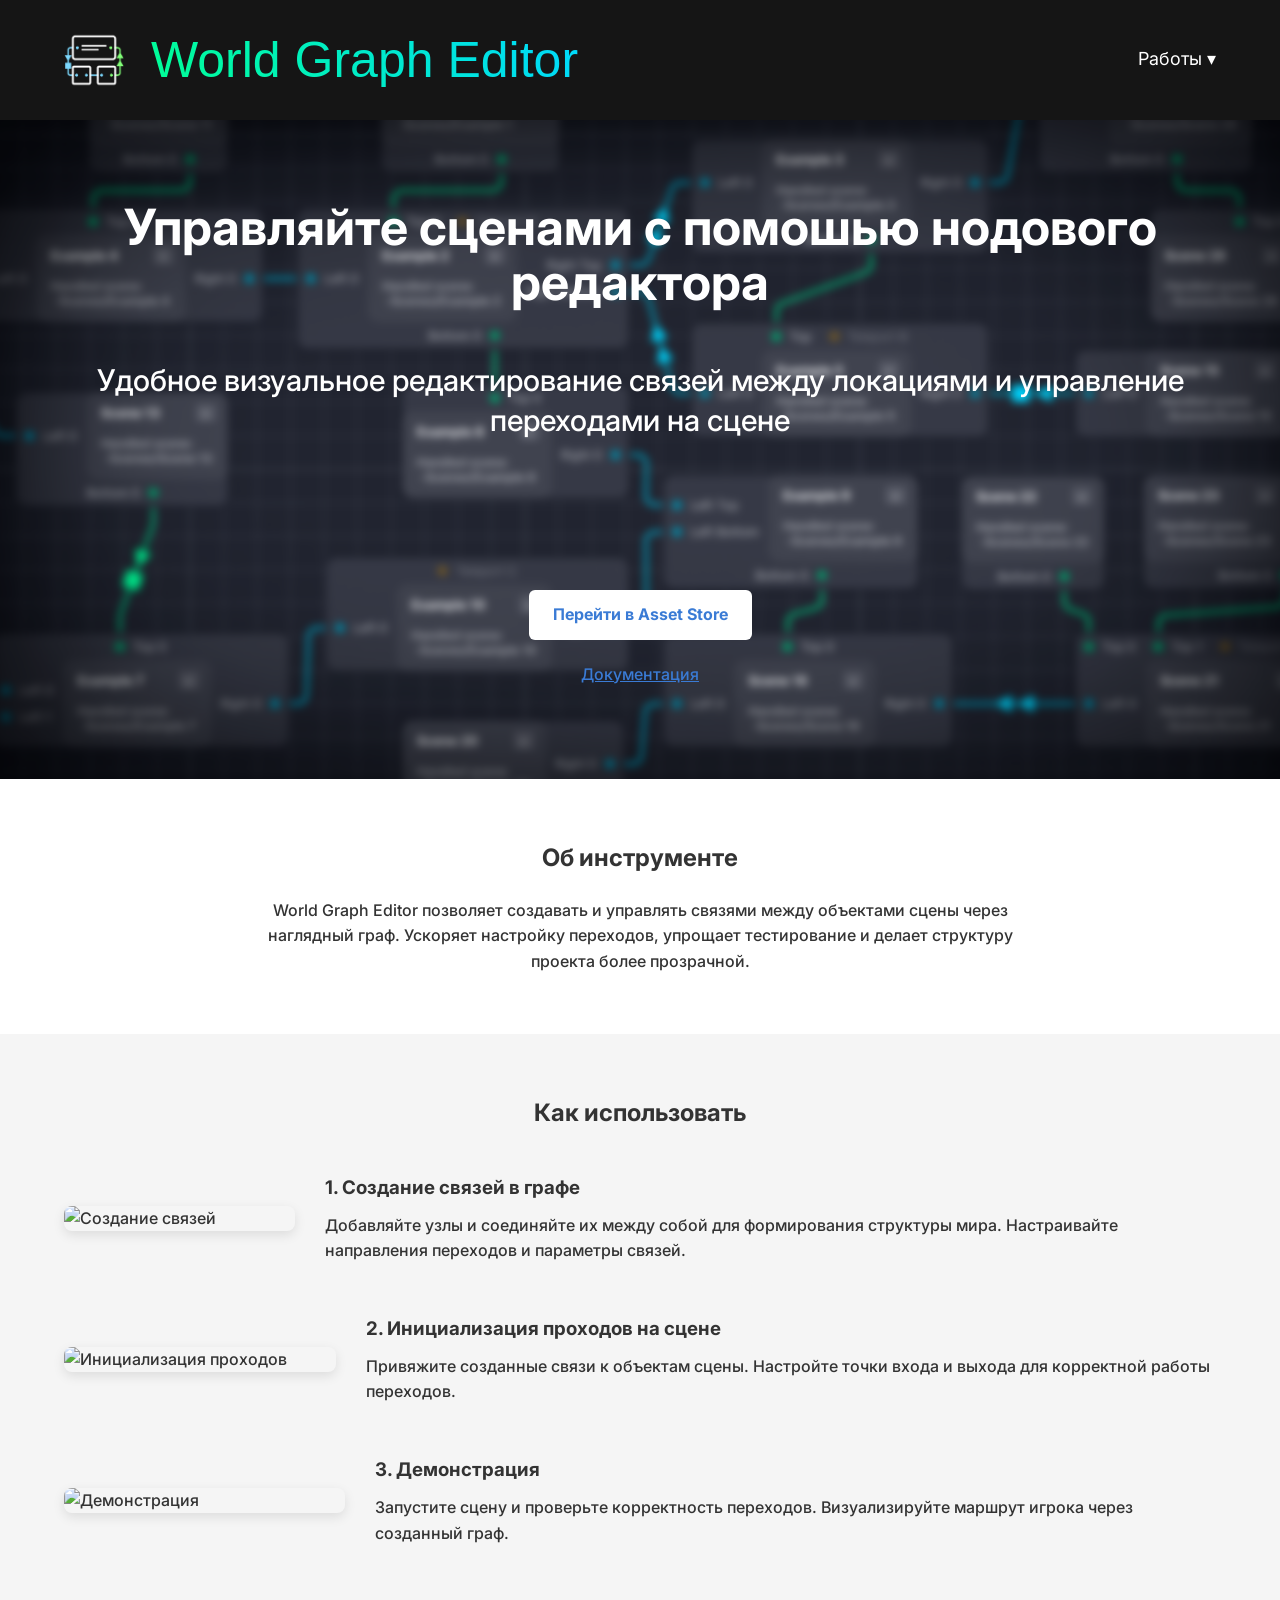
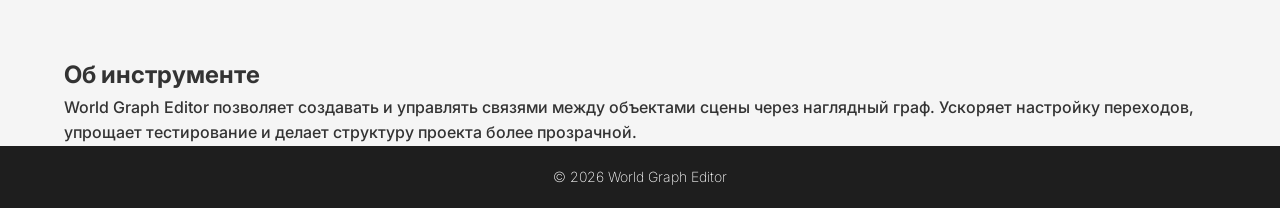
==== index.html @ 8f404987 "first" ====
<!DOCTYPE html>
<html lang="ru">
<head>
    <meta charset="UTF-8">
    <title>World Graph Editor</title>
    <link rel="stylesheet" href="style.css">

    <link rel="preconnect" href="https://fonts.googleapis.com">
    <link rel="preconnect" href="https://fonts.gstatic.com" crossorigin>

    <link href="https://fonts.googleapis.com/css2?family=Inter:wght@300;400;500;600;700&display=swap" rel="stylesheet">
    <link href="https://fonts.googleapis.com/css2?family=Inter:wght@300;400;500;600;700&display=swap" rel="stylesheet">
</head>
<body>

<header class="header">
    <div class="container header-inner">
        <div class="header-left">
            <img class="logo-image" src="icons/icon_empty.png"></img>
            <h1 class="logo">World Graph Editor</h1>
        </div>

        <nav class="header-right">
            <div class="dropdown">
                <button class="dropdown-btn">Работы ▾</button>
                <div class="dropdown-content">
                    <a href="index.html">1 работа</a>
                    <a href="Work2/work2.html">2 работа</a>
                    <a href="Work3/work3.html">3 работа</a>
                    <a href="Work4/work4.html">4 работа</a>
                    <a href="Work5/work5.html">5 работа</a>
                    <a href="#">Курсовая работа</a>
                </div>
            </div>
        </nav>
    </div>
</header>

<main>

<section class="hero">
    <div class="container hero-content">
        <h2>Управляйте сценами с помошью нодового редактора</h2>
        <p>Удобное визуальное редактирование связей между локациями и управление переходами на сцене</p>
        <a href="https://assetstore.unity.com/packages/tools/level-design/world-graph-editor-306228" class="btn-primary" target="_blank">Перейти в Asset Store</a>
        <a href="https://github.com/xMrFinlandx/WorldGraphEditorDocumentation/blob/main/README.md#Introduction" class="link" target="_blank">Документация</a>
    </div>
</section>

<section class="description">
    <div class="container">
        <h2>Об инструменте</h2>
        <p>
            World Graph Editor позволяет создавать и управлять связями между объектами сцены
            через наглядный граф. Ускоряет настройку переходов, упрощает тестирование
            и делает структуру проекта более прозрачной.
        </p>
    </div>
</section>

<section class="steps">
    <div class="container">
        <h2>Как использовать</h2>

        <div class="step">
            <img src="images/step1.png" alt="Создание связей">
            <div class="step-content">
                <h3>1. Создание связей в графе</h3>
                <p>
                    Добавляйте узлы и соединяйте их между собой для формирования структуры мира.
                    Настраивайте направления переходов и параметры связей.
                </p>
            </div>
        </div>

        <div class="step">
            <img src="images/step2.png" alt="Инициализация проходов">
            <div class="step-content">
                <h3>2. Инициализация проходов на сцене</h3>
                <p>
                    Привяжите созданные связи к объектам сцены.
                    Настройте точки входа и выхода для корректной работы переходов.
                </p>
            </div>
        </div>

        <div class="step">
            <img src="images/step3.png" alt="Демонстрация">
            <div class="step-content">
                <h3>3. Демонстрация</h3>
                <p>
                    Запустите сцену и проверьте корректность переходов.
                    Визуализируйте маршрут игрока через созданный граф.
                </p>
            </div>
        </div>

    </div>
</section>

<section class="technical">
    <div class="container">
        <h2>Об инструменте</h2>
        <p>
            World Graph Editor позволяет создавать и управлять связями между объектами сцены
            через наглядный граф. Ускоряет настройку переходов, упрощает тестирование
            и делает структуру проекта более прозрачной.
        </p>
    </div>
</section>

</main>

<footer class="footer">
    <div class="container">
        <p>© 2026 World Graph Editor</p>
    </div>
</footer>

</body>
</html>
---- style.css ----
* {
    margin: 0;
    padding: 0;
    box-sizing: border-box;
    font-family: Inter, sans-serif;
}

body {
    font-weight: 500;
    line-height: 1.6;
    background-color: #f5f5f5;
    color: #333;
}
html, body {
    height: 100%;
    margin: 0;
}

body {
    display: flex;
    flex-direction: column;
    min-height: 100vh;
}

main {
    flex: 1;
}
.container {
    width: 90%;
    margin: 0 auto;
}

.header .container
{
    display: flex;
    align-items: center;
}

.header {
    background: #151515;
    color: white;
    padding: 20px 0;
}

.header-inner {
    display: flex;
    justify-content: space-between;
    align-items: center;
}

.header-left {
    display: flex;
    align-items: center;
    gap: 12px;
}

.dropdown {
    position: relative;
    z-index: 5;
}

.dropdown-btn {
    background: transparent;
    border: none;
    color: white;
    font-size: 18px;
    cursor: pointer;
}

.dropdown-content {
    position: absolute;
    right: 0;
    top: 100%;

    display: none;
    min-width: 180px;

    background: white;
    border-radius: 6px;
    overflow: hidden;
    box-shadow: 0 6px 16px rgba(0,0,0,0.2);
}

.dropdown-content a {
    display: block;
    padding: 10px 15px;
    color: #333;
    text-decoration: none;
}

.dropdown-content a:hover {
    background: #f0f0f0;
}

.dropdown:hover .dropdown-content {
    display: block;
}

.logo-image
{
    position: relative;

    width: 60px;
    height: 60px;

    margin-right: 15px;
}

.logo {
    font-size: 50px;

    font-family: Impact, sans-serif;
    font-weight: 100;

    display: inline-block;

    background: linear-gradient(60deg, #00ff93 0%, #00d8ff 100%);

    -webkit-background-clip: text;
    -webkit-text-fill-color: transparent;

    background-clip: text;
    color: transparent;
}

.hero {
    position: relative;
    overflow: hidden;
    color: white;
    padding: 80px 0;
    text-align: center;
}

.hero::before {
    content: "";
    position: absolute;
    inset: 0;

    background: url("images/wge_background.png") no-repeat center center;
    background-size: cover;

    filter: blur(4px);
    transform: scale(1.1);

    z-index: -1;
}

.hero h2 {
    margin-bottom: 20px;
    font-size: 50px;
    line-height: 55px;
}

.hero p {
    margin-top: 50px;
    margin-bottom: 30px;
    font-size: 30px;
    line-height: 40px;
}

.btn-primary {
    margin: 150px auto 0;
    padding: 12px 24px;
    background: #ffffff;
    color: #3a7bd5;
    font-weight: bold;
    text-decoration: none;
    border-radius: 6px;
    transition: 0.3s;

    display: block;
    width: fit-content;
}

.btn-primary:hover {
    background: #3a7bd5;
    color: #ffffff;
    transform: scale(1.2);
    transition: .2s ease-out;
}

.link
{
    color: #3a7bd5;

    display: block;
    width: fit-content;
    margin: 10px auto 0;

    padding: 12px 24px;
}

.link:hover
{
    color: white;
    transition: .2s ease-out;
}

.description {
    padding: 60px 0;
    background: white;
}

.work-container{
    padding: 60px 5% 60px 5%;
    background: white;
}

.work-description {
    padding: 60px 0;
}

.description h2, .work-description h2 {
    margin-bottom: 20px;
    text-align: center;
}

.description p, .work-description p {
    max-width: 800px;
    margin: 0 auto;
    text-align: center;
}

.steps {
    padding: 60px 0;
}

.steps h2 {
    text-align: center;
    margin-bottom: 40px;
}

.step {
    display: flex;
    align-items: center;
    margin-bottom: 50px;
    gap: 30px;
}

.step img {
    width: 300px;
    border-radius: 8px;
    box-shadow: 0 4px 12px rgba(0,0,0,0.1);
}

.step-content h3 {
    margin-bottom: 10px;
}

.footer {
    background: #1e1e1e;
    color: white;
    text-align: center;

    font-weight: 200;
    font-size: 14px;
    padding: 20px 0;
}
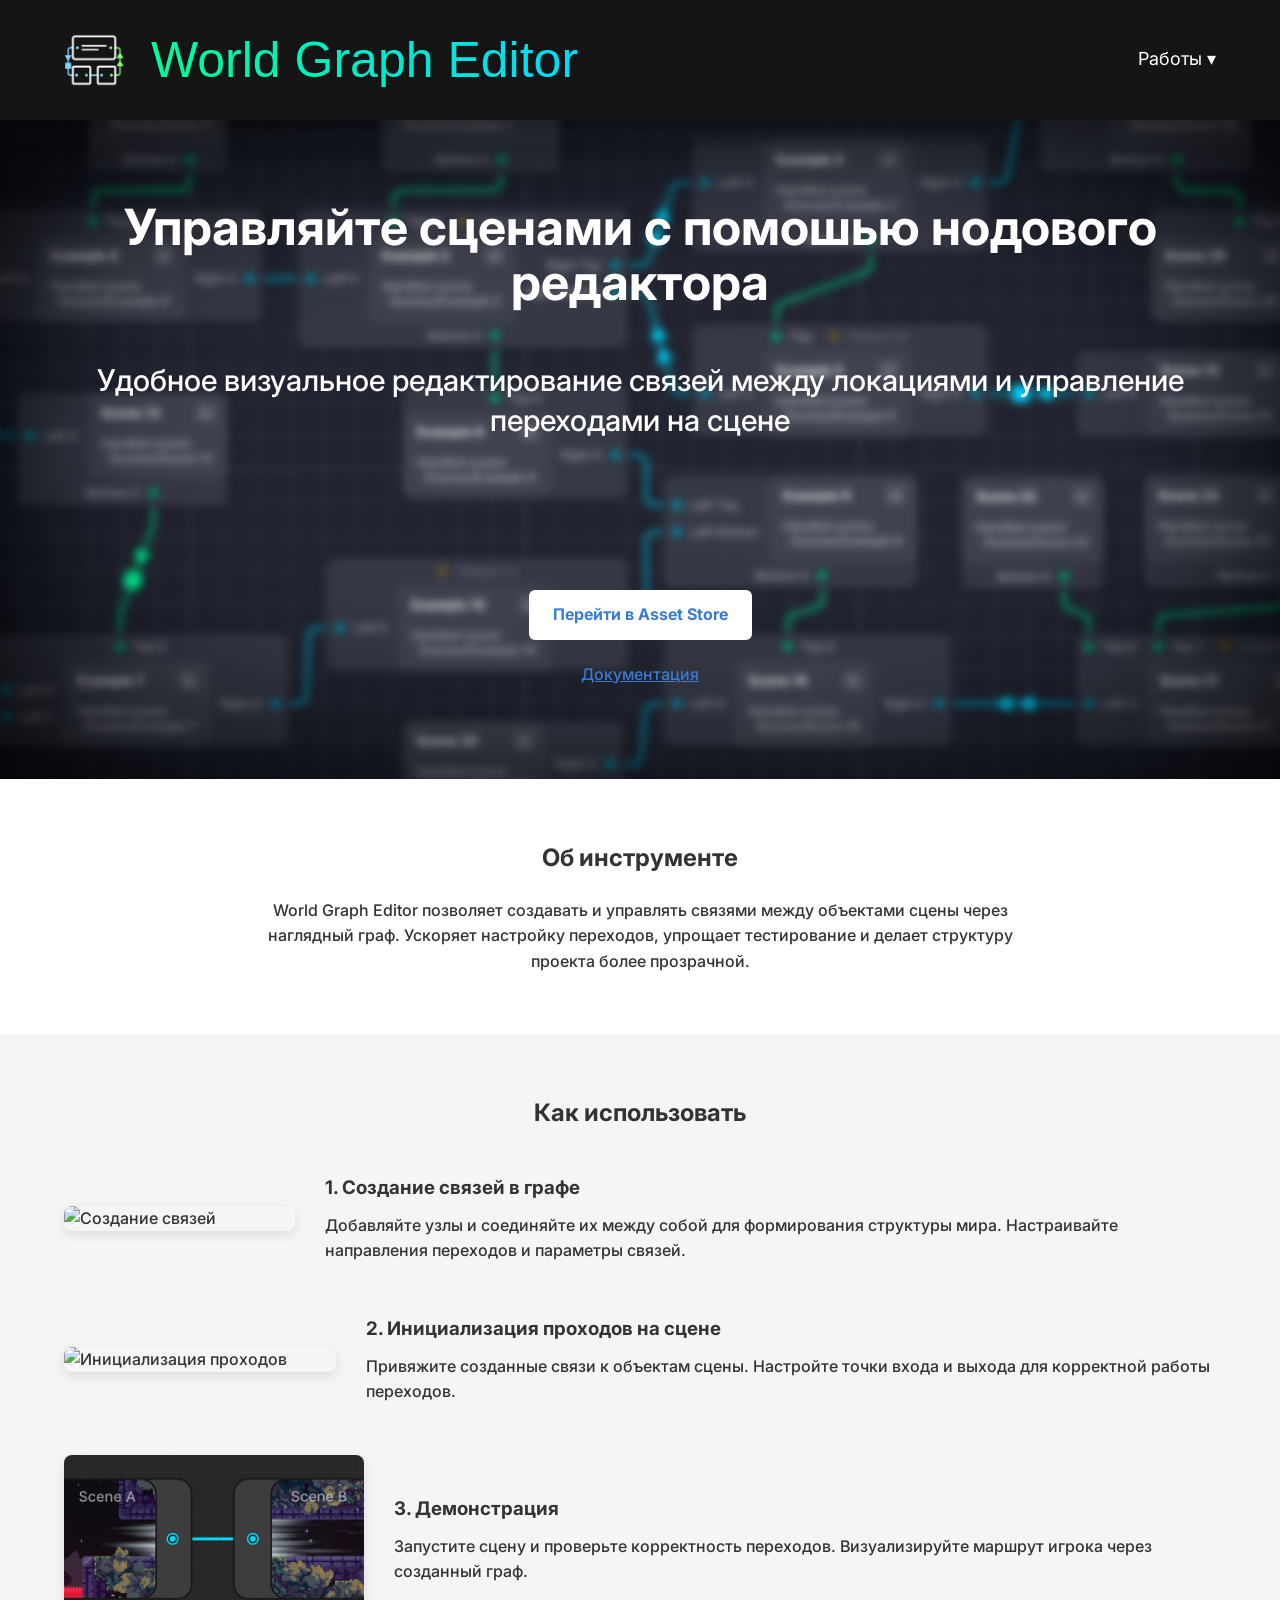
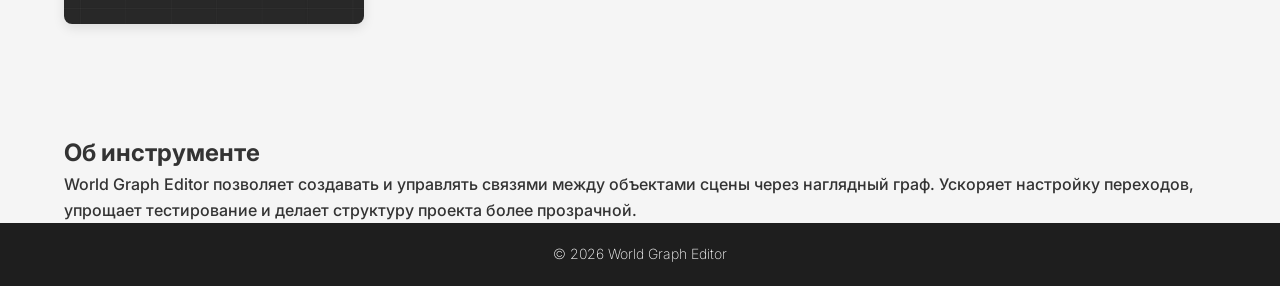
==== commit fd30de6d: "добавил картинку для шага 3" ====
--- a/index.html
+++ b/index.html
@@ -85,7 +85,7 @@
         </div>
 
         <div class="step">
-            <img src="images/step3.png" alt="Демонстрация">
+            <img src="images/wge_step_3.png" alt="Демонстрация">
             <div class="step-content">
                 <h3>3. Демонстрация</h3>
                 <p>
--- a/style.css
+++ b/style.css
@@ -26,6 +26,7 @@
 main {
     flex: 1;
 }
+
 .container {
     width: 90%;
     margin: 0 auto;
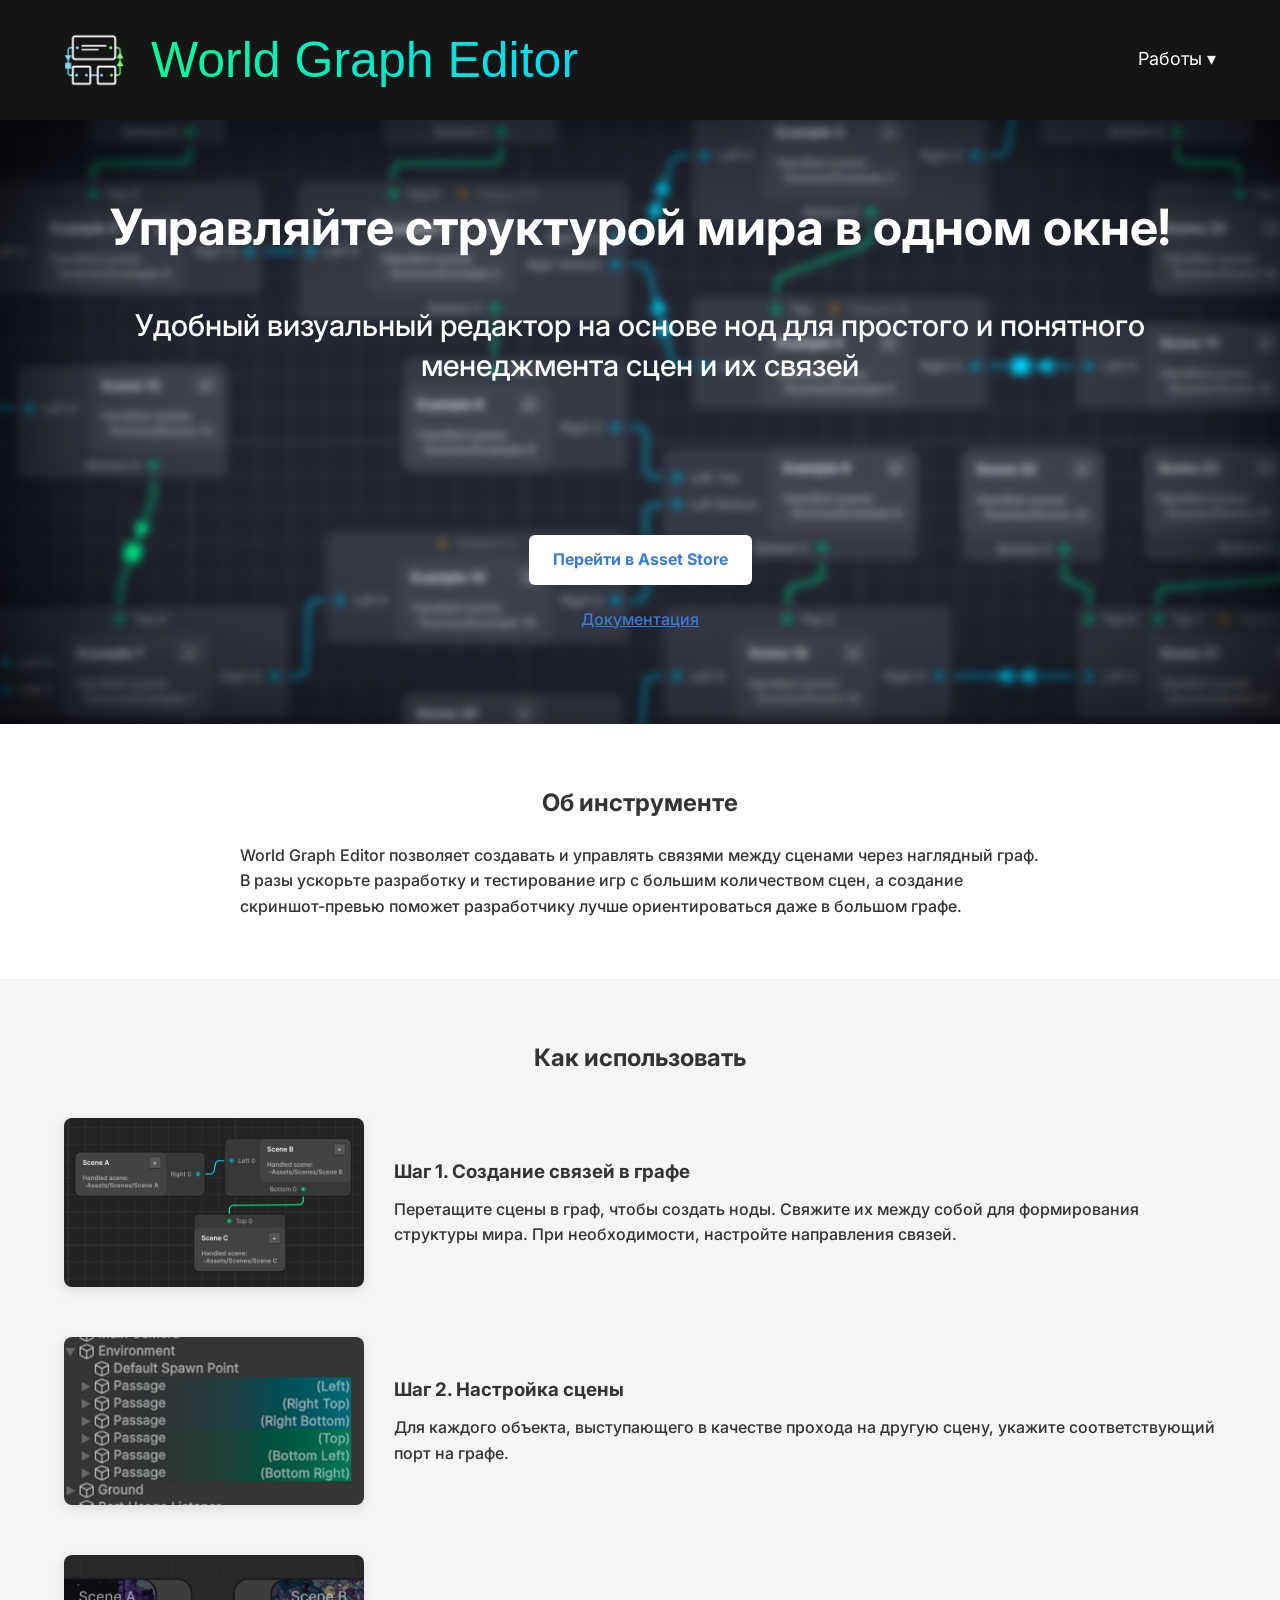
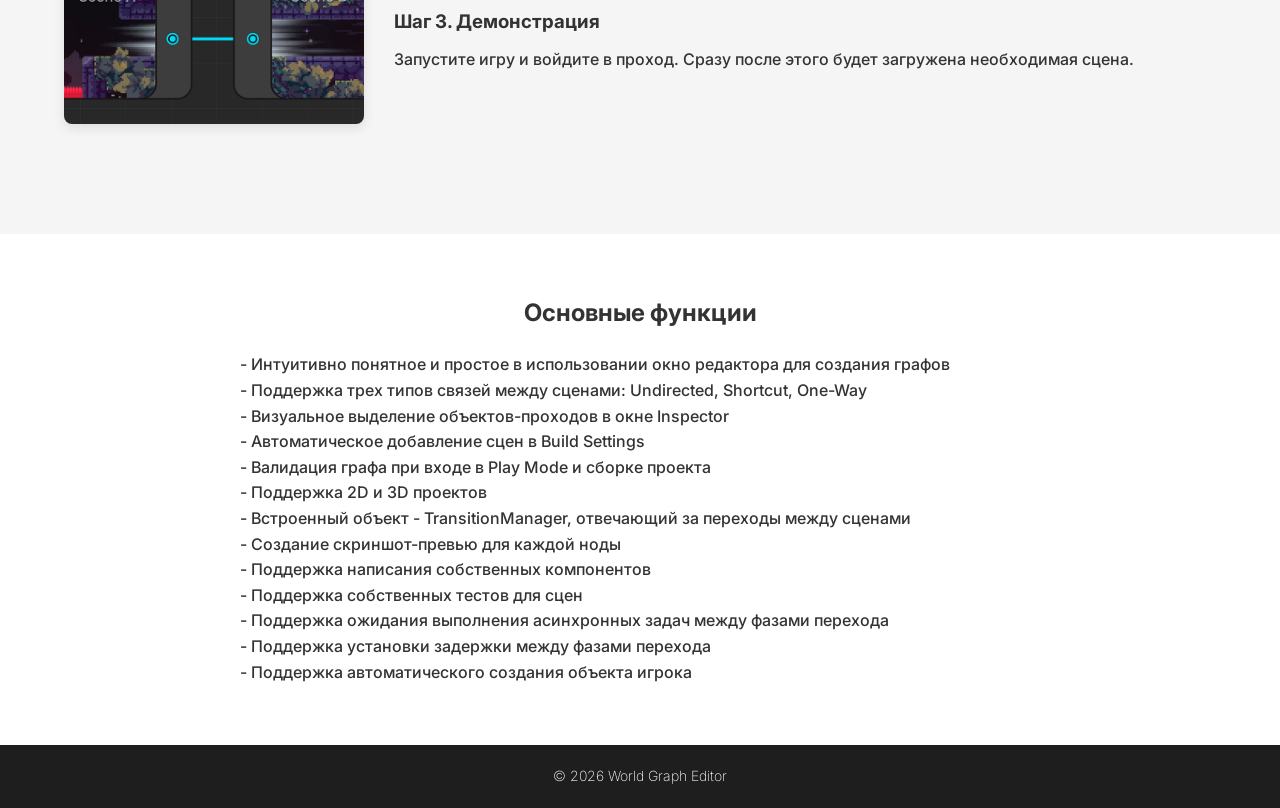
==== commit 03d29452: "Добавил картинки для шага 1,2, дополнил описание" ====
--- a/index.html
+++ b/index.html
@@ -40,8 +40,8 @@
 
 <section class="hero">
     <div class="container hero-content">
-        <h2>Управляйте сценами с помошью нодового редактора</h2>
-        <p>Удобное визуальное редактирование связей между локациями и управление переходами на сцене</p>
+        <h2>Управляйте структурой мира в одном окне!</h2>
+        <p>Удобный визуальный редактор на основе нод для простого и понятного менеджмента сцен и их связей</p>
         <a href="https://assetstore.unity.com/packages/tools/level-design/world-graph-editor-306228" class="btn-primary" target="_blank">Перейти в Asset Store</a>
         <a href="https://github.com/xMrFinlandx/WorldGraphEditorDocumentation/blob/main/README.md#Introduction" class="link" target="_blank">Документация</a>
     </div>
@@ -51,9 +51,8 @@
     <div class="container">
         <h2>Об инструменте</h2>
         <p>
-            World Graph Editor позволяет создавать и управлять связями между объектами сцены
-            через наглядный граф. Ускоряет настройку переходов, упрощает тестирование
-            и делает структуру проекта более прозрачной.
+            World Graph Editor позволяет создавать и управлять связями между сценами через наглядный граф.
+            В разы ускорьте разработку и тестирование игр с большим количеством сцен, а создание скриншот-превью поможет разработчику лучше ориентироваться даже в большом графе.
         </p>
     </div>
 </section>
@@ -63,23 +62,22 @@
         <h2>Как использовать</h2>
 
         <div class="step">
-            <img src="images/step1.png" alt="Создание связей">
+            <img src="images/wge_step_1.png" alt="Создание связей">
             <div class="step-content">
-                <h3>1. Создание связей в графе</h3>
+                <h3>Шаг 1. Создание связей в графе</h3>
                 <p>
-                    Добавляйте узлы и соединяйте их между собой для формирования структуры мира.
-                    Настраивайте направления переходов и параметры связей.
+                    Перетащите сцены в граф, чтобы создать ноды. Свяжите их между собой для формирования структуры мира.
+                    При необходимости, настройте направления связей.
                 </p>
             </div>
         </div>
 
         <div class="step">
-            <img src="images/step2.png" alt="Инициализация проходов">
+            <img src="images/wge_step_2.png" alt="Инициализация проходов">
             <div class="step-content">
-                <h3>2. Инициализация проходов на сцене</h3>
+                <h3>Шаг 2. Настройка сцены</h3>
                 <p>
-                    Привяжите созданные связи к объектам сцены.
-                    Настройте точки входа и выхода для корректной работы переходов.
+                    Для каждого объекта, выступающего в качестве прохода на другую сцену, укажите соответствующий порт на графе.
                 </p>
             </div>
         </div>
@@ -87,10 +85,9 @@
         <div class="step">
             <img src="images/wge_step_3.png" alt="Демонстрация">
             <div class="step-content">
-                <h3>3. Демонстрация</h3>
+                <h3>Шаг 3. Демонстрация</h3>
                 <p>
-                    Запустите сцену и проверьте корректность переходов.
-                    Визуализируйте маршрут игрока через созданный граф.
+                    Запустите игру и войдите в проход. Сразу после этого будет загружена необходимая сцена.
                 </p>
             </div>
         </div>
@@ -100,12 +97,20 @@
 
 <section class="technical">
     <div class="container">
-        <h2>Об инструменте</h2>
-        <p>
-            World Graph Editor позволяет создавать и управлять связями между объектами сцены
-            через наглядный граф. Ускоряет настройку переходов, упрощает тестирование
-            и делает структуру проекта более прозрачной.
-        </p>
+        <h2>Основные функции</h2>
+        <p>- Интуитивно понятное и простое в использовании окно редактора для создания графов</p>
+        <p>- Поддержка трех типов связей между сценами: Undirected, Shortcut, One-Way</p>
+        <p>- Визуальное выделение объектов-проходов в окне Inspector</p>
+        <p>- Автоматическое добавление сцен в Build Settings</p>
+        <p>- Валидация графа при входе в Play Mode и сборке проекта</p>
+        <p>- Поддержка 2D и 3D проектов</p>
+        <p>- Встроенный объект - TransitionManager, отвечающий за переходы между сценами</p>
+        <p>- Создание скриншот-превью для каждой ноды</p>
+        <p>- Поддержка написания собственных компонентов</p>
+        <p>- Поддержка собственных тестов для сцен</p>
+        <p>- Поддержка ожидания выполнения асинхронных задач между фазами перехода</p>
+        <p>- Поддержка установки задержки между фазами перехода</p>
+        <p>- Поддержка автоматического создания объекта игрока</p>
     </div>
 </section>
 
--- a/style.css
+++ b/style.css
@@ -198,7 +198,7 @@
     transition: .2s ease-out;
 }
 
-.description {
+.description, .technical {
     padding: 60px 0;
     background: white;
 }
@@ -212,15 +212,15 @@
     padding: 60px 0;
 }
 
-.description h2, .work-description h2 {
+.description h2, .technical h2, .work-description h2 {
     margin-bottom: 20px;
     text-align: center;
 }
 
-.description p, .work-description p {
+.description p, .technical p, .work-description p {
     max-width: 800px;
     margin: 0 auto;
-    text-align: center;
+    text-align: left;
 }
 
 .steps {
